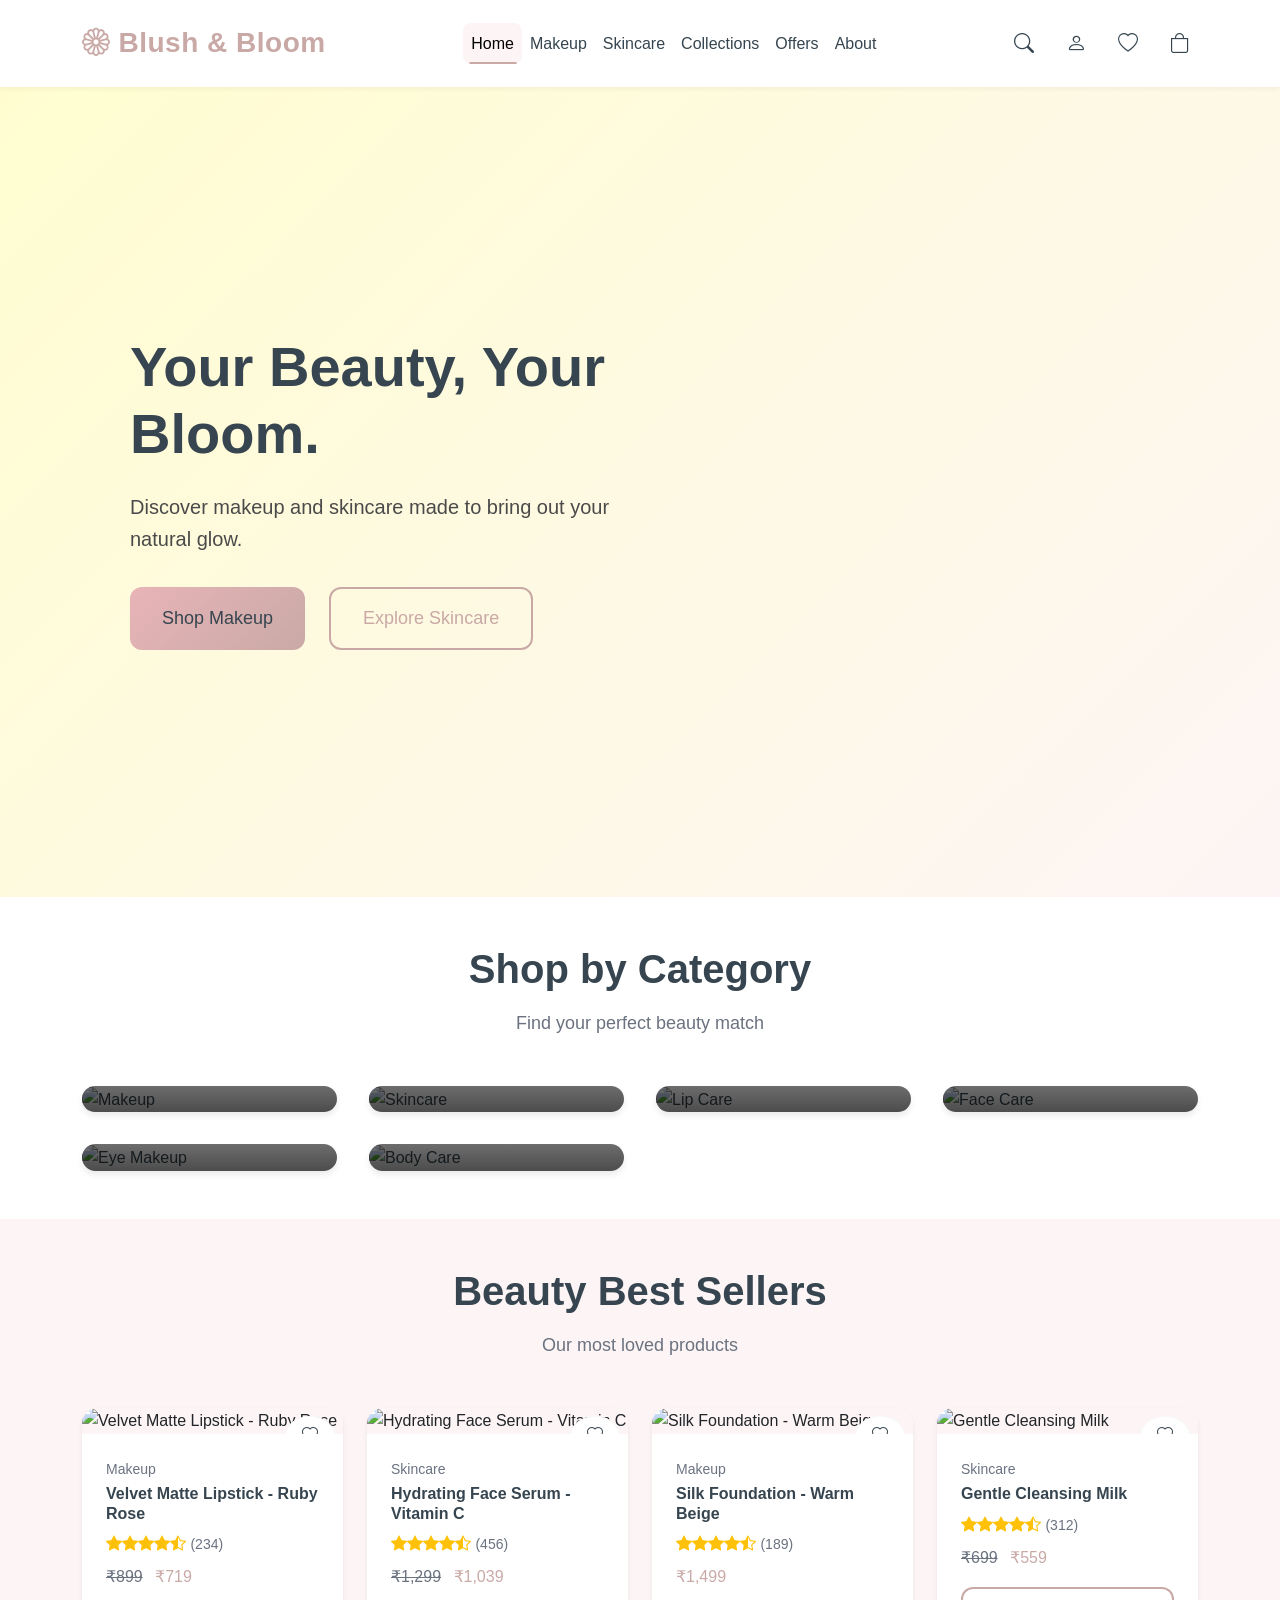
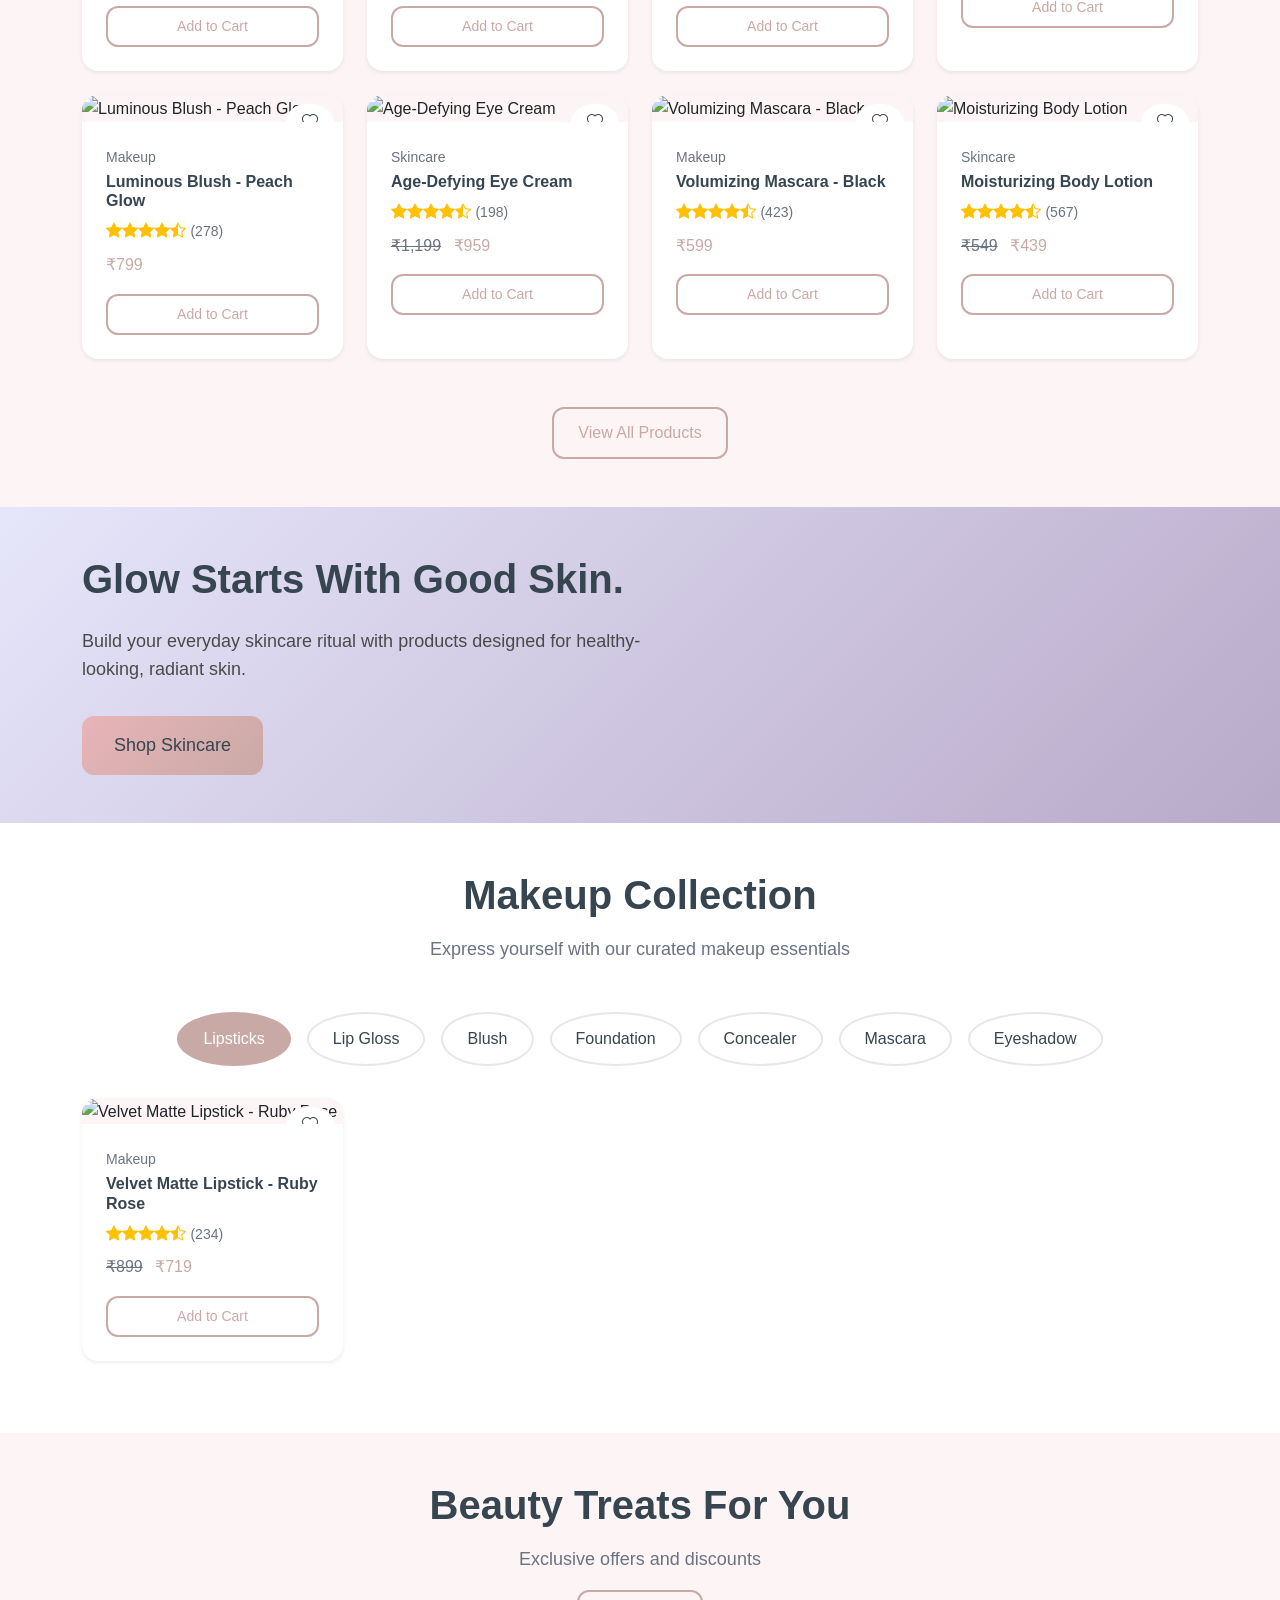
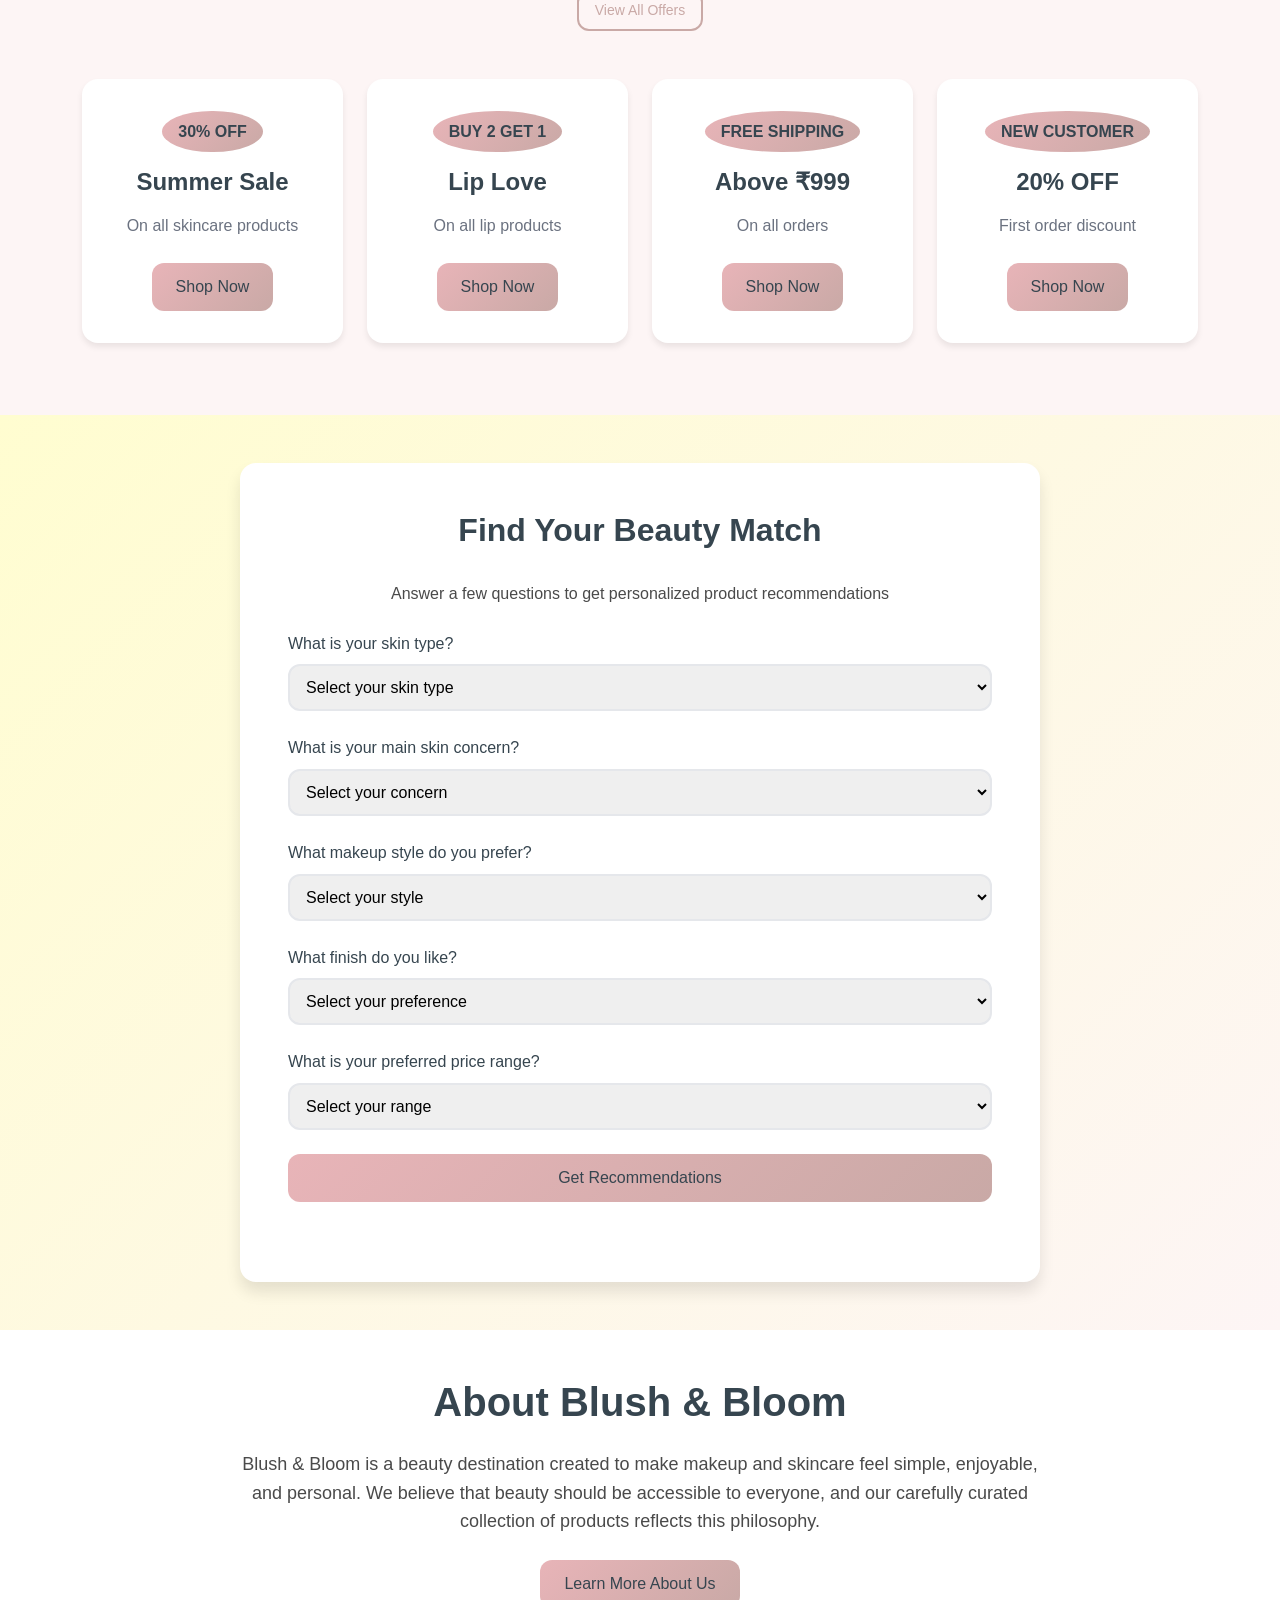
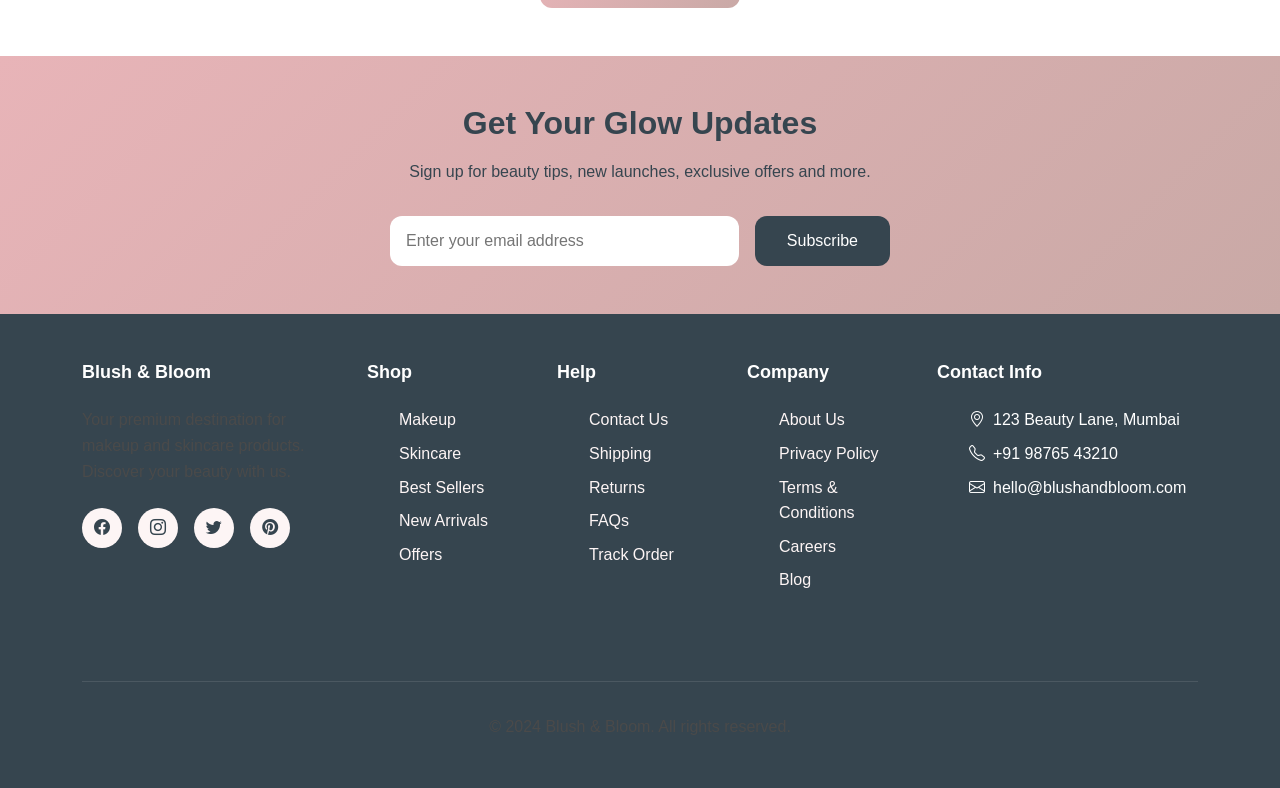
==== index.html @ 2110c615 "initial commit" ====
<!DOCTYPE html>
<html lang="en" data-bs-theme="light">
<head>
    <meta charset="UTF-8">
    <meta name="viewport" content="width=device-width, initial-scale=1.0">
    <meta name="description" content="Blush & Bloom - Premium Makeup & Skincare E-commerce">
    <title>Blush & Bloom - Premium Beauty & Skincare</title>
    
    <!-- Bootstrap CSS v5.3.8 -->
    <link href="https://cdn.jsdelivr.net/npm/bootstrap@5.3.8/dist/css/bootstrap.min.css" rel="stylesheet"
        integrity="sha384-sRIl4kxILFvY47J16cr9ZwB07vP4J8+LH7qKQnuqkuIAvNWLzeN8tE5YBujZqJLB" crossorigin="anonymous">
    
    <!-- React Icons -->
    <link href="https://cdn.jsdelivr.net/npm/bootstrap-icons@1.11.3/font/bootstrap-icons.css" rel="stylesheet">
    
    <!-- Custom CSS -->
    <link rel="stylesheet" href="css/style.css">
</head>

<body>
    <!-- Navbar -->
    <nav class="navbar navbar-expand-lg">
        <div class="container">
            <a class="navbar-brand" href="index.html">
                <i class="bi bi-flower1 me-2"></i>Blush & Bloom
            </a>
            
            <button class="navbar-toggler" type="button" data-bs-toggle="collapse" data-bs-target="#navbarNav">
                <span class="navbar-toggler-icon"></span>
            </button>
            
            <div class="collapse navbar-collapse" id="navbarNav">
                <ul class="navbar-nav mx-auto">
                    <li class="nav-item">
                        <a class="nav-link active" href="index.html">Home</a>
                    </li>
                    <li class="nav-item">
                        <a class="nav-link" href="products.html">Makeup</a>
                    </li>
                    <li class="nav-item">
                        <a class="nav-link" href="products.html?category=Skincare">Skincare</a>
                    </li>
                    <li class="nav-item">
                        <a class="nav-link" href="#collections">Collections</a>
                    </li>
                    <li class="nav-item">
                        <a class="nav-link" href="offers.html">Offers</a>
                    </li>
                    <li class="nav-item">
                        <a class="nav-link" href="about.html">About</a>
                    </li>
                </ul>
                
                <div class="navbar-icons">
                    <a href="#" class="navbar-icon" data-bs-toggle="modal" data-bs-target="#searchModal">
                        <i class="bi bi-search"></i>
                    </a>
                    <a href="#" class="navbar-icon">
                        <i class="bi bi-person"></i>
                    </a>
                    <a href="wishlist.html" class="navbar-icon">
                        <i class="bi bi-heart"></i>
                        <span class="wishlist-count" style="display: none;">0</span>
                    </a>
                    <a href="cart.html" class="navbar-icon">
                        <i class="bi bi-bag"></i>
                        <span class="cart-count" style="display: none;">0</span>
                    </a>
                </div>
            </div>
        </div>
    </nav>

    <!-- Hero Section -->
    <section class="hero">
        <div class="container">
            <div class="hero-content">
                <h1 class="hero-title">Your Beauty, Your Bloom.</h1>
                <p class="hero-subtitle">Discover makeup and skincare made to bring out your natural glow.</p>
                <div class="hero-buttons">
                    <a href="products.html?category=Makeup" class="btn btn-primary btn-lg">Shop Makeup</a>
                    <a href="products.html?category=Skincare" class="btn btn-outline-primary btn-lg">Explore Skincare</a>
                </div>
            </div>
        </div>
    </section>

    <!-- Category Section -->
    <section class="category-section animate-on-scroll">
        <div class="container">
            <div class="section-title">
                <h2>Shop by Category</h2>
                <p>Find your perfect beauty match</p>
            </div>
            
            <div class="category-grid">
                <div class="category-card" onclick="window.location.href='products.html?category=Makeup'">
                    <img src="https://images.unsplash.com/photo-1512496015851-a90fb38ba796?w=400&h=300&fit=crop" alt="Makeup">
                    <div class="category-overlay">
                        <h3>Makeup</h3>
                        <button class="btn">Explore</button>
                    </div>
                </div>
                
                <div class="category-card" onclick="window.location.href='products.html?category=Skincare'">
                    <img src="https://images.unsplash.com/photo-1570172619644-dfd03ed5d881?w=400&h=300&fit=crop" alt="Skincare">
                    <div class="category-overlay">
                        <h3>Skincare</h3>
                        <button class="btn">Explore</button>
                    </div>
                </div>
                
                <div class="category-card" onclick="window.location.href='products.html?subcategory=Lip Care'">
                    <img src="https://images.unsplash.com/photo-1586495777744-4413f21062fa?w=400&h=300&fit=crop" alt="Lip Care">
                    <div class="category-overlay">
                        <h3>Lip Care</h3>
                        <button class="btn">Explore</button>
                    </div>
                </div>
                
                <div class="category-card" onclick="window.location.href='products.html?subcategory=Face Care'">
                    <img src="https://images.unsplash.com/photo-1556228720-195a672e8a03?w=400&h=300&fit=crop" alt="Face Care">
                    <div class="category-overlay">
                        <h3>Face Care</h3>
                        <button class="btn">Explore</button>
                    </div>
                </div>
                
                <div class="category-card" onclick="window.location.href='products.html?subcategory=Eye Makeup'">
                    <img src="https://images.unsplash.com/photo-1631214524020-7e18db9a8f92?w=400&h=300&fit=crop" alt="Eye Makeup">
                    <div class="category-overlay">
                        <h3>Eye Makeup</h3>
                        <button class="btn">Explore</button>
                    </div>
                </div>
                
                <div class="category-card" onclick="window.location.href='products.html?subcategory=Body Care'">
                    <img src="https://images.unsplash.com/photo-1608248597279-f99d160bfcbc?w=400&h=300&fit=crop" alt="Body Care">
                    <div class="category-overlay">
                        <h3>Body Care</h3>
                        <button class="btn">Explore</button>
                    </div>
                </div>
            </div>
        </div>
    </section>

    <!-- Best Sellers Section -->
    <section class="best-sellers animate-on-scroll">
        <div class="container">
            <div class="section-title">
                <h2>Beauty Best Sellers</h2>
                <p>Our most loved products</p>
            </div>
            
            <div class="row" id="best-sellers-grid">
                <!-- Products will be loaded dynamically -->
            </div>
            
            <div class="text-center mt-4">
                <a href="products.html" class="btn btn-outline-primary">View All Products</a>
            </div>
        </div>
    </section>

    <!-- Skincare Banner -->
    <section class="skincare-banner animate-on-scroll">
        <div class="container">
            <div class="skincare-content">
                <h2>Glow Starts With Good Skin.</h2>
                <p>Build your everyday skincare ritual with products designed for healthy-looking, radiant skin.</p>
                <a href="products.html?category=Skincare" class="btn btn-primary btn-lg">Shop Skincare</a>
            </div>
        </div>
    </section>

    <!-- Makeup Collection -->
    <section class="makeup-collection animate-on-scroll" id="collections">
        <div class="container">
            <div class="section-title">
                <h2>Makeup Collection</h2>
                <p>Express yourself with our curated makeup essentials</p>
            </div>
            
            <div class="collection-tabs">
                <button class="collection-tab active" data-category="Lipsticks">Lipsticks</button>
                <button class="collection-tab" data-category="Lip Gloss">Lip Gloss</button>
                <button class="collection-tab" data-category="Blush">Blush</button>
                <button class="collection-tab" data-category="Foundation">Foundation</button>
                <button class="collection-tab" data-category="Concealer">Concealer</button>
                <button class="collection-tab" data-category="Mascara">Mascara</button>
                <button class="collection-tab" data-category="Eyeshadow">Eyeshadow</button>
            </div>
            
            <div class="row" id="makeup-collection-grid">
                <!-- Products will be loaded dynamically -->
            </div>
        </div>
    </section>

    <!-- Offers Section -->
    <section class="offers-section animate-on-scroll" id="offers">
        <div class="container">
            <div class="section-title">
                <h2>Beauty Treats For You</h2>
                <p>Exclusive offers and discounts</p>
                <a href="offers.html" class="btn btn-outline-primary btn-sm">View All Offers</a>
            </div>
            
            <div class="row">
                <div class="col-lg-3 col-md-6 mb-4">
                    <div class="offer-card">
                        <span class="offer-badge">30% OFF</span>
                        <h3>Summer Sale</h3>
                        <p>On all skincare products</p>
                        <a href="products.html?category=Skincare" class="btn btn-primary">Shop Now</a>
                    </div>
                </div>
                
                <div class="col-lg-3 col-md-6 mb-4">
                    <div class="offer-card">
                        <span class="offer-badge">BUY 2 GET 1</span>
                        <h3>Lip Love</h3>
                        <p>On all lip products</p>
                        <a href="products.html?subcategory=Lipsticks" class="btn btn-primary">Shop Now</a>
                    </div>
                </div>
                
                <div class="col-lg-3 col-md-6 mb-4">
                    <div class="offer-card">
                        <span class="offer-badge">FREE SHIPPING</span>
                        <h3>Above ₹999</h3>
                        <p>On all orders</p>
                        <a href="products.html" class="btn btn-primary">Shop Now</a>
                    </div>
                </div>
                
                <div class="col-lg-3 col-md-6 mb-4">
                    <div class="offer-card">
                        <span class="offer-badge">NEW CUSTOMER</span>
                        <h3>20% OFF</h3>
                        <p>First order discount</p>
                        <a href="products.html" class="btn btn-primary">Shop Now</a>
                    </div>
                </div>
            </div>
        </div>
    </section>

    <!-- Beauty Quiz -->
    <section class="beauty-quiz animate-on-scroll">
        <div class="container">
            <div class="quiz-container">
                <h2>Find Your Beauty Match</h2>
                <p class="text-center mb-4">Answer a few questions to get personalized product recommendations</p>
                
                <form id="beauty-quiz-form" class="quiz-form">
                    <div class="form-group">
                        <label for="skin-type">What is your skin type?</label>
                        <select id="skin-type" required>
                            <option value="">Select your skin type</option>
                            <option value="oily">Oily</option>
                            <option value="dry">Dry</option>
                            <option value="combination">Combination</option>
                            <option value="normal">Normal</option>
                            <option value="sensitive">Sensitive</option>
                        </select>
                    </div>
                    
                    <div class="form-group">
                        <label for="skin-concern">What is your main skin concern?</label>
                        <select id="skin-concern" required>
                            <option value="">Select your concern</option>
                            <option value="acne">Acne</option>
                            <option value="aging">Anti-aging</option>
                            <option value="dryness">Dryness</option>
                            <option value="dullness">Dullness</option>
                            <option value="sensitivity">Sensitivity</option>
                        </select>
                    </div>
                    
                    <div class="form-group">
                        <label for="makeup-style">What makeup style do you prefer?</label>
                        <select id="makeup-style" required>
                            <option value="">Select your style</option>
                            <option value="natural">Natural</option>
                            <option value="glam">Glamorous</option>
                            <option value="dramatic">Dramatic</option>
                            <option value="minimal">Minimal</option>
                        </select>
                    </div>
                    
                    <div class="form-group">
                        <label for="finish">What finish do you like?</label>
                        <select id="finish" required>
                            <option value="">Select your preference</option>
                            <option value="matte">Matte</option>
                            <option value="dewy">Dewy</option>
                            <option value="natural">Natural</option>
                            <option value="glowing">Glowing</option>
                        </select>
                    </div>
                    
                    <div class="form-group">
                        <label for="price-range">What is your preferred price range?</label>
                        <select id="price-range" required>
                            <option value="">Select your range</option>
                            <option value="budget">Budget (Under ₹500)</option>
                            <option value="mid">Mid-range (₹500-₹1000)</option>
                            <option value="premium">Premium (Above ₹1000)</option>
                        </select>
                    </div>
                    
                    <button type="submit" class="btn btn-primary w-100">Get Recommendations</button>
                </form>
                
                <div id="quiz-results"></div>
            </div>
        </div>
    </section>

    <!-- About Section -->
    <section class="about-section animate-on-scroll" id="about">
        <div class="container">
            <div class="about-content">
                <h2>About Blush & Bloom</h2>
                <p>Blush & Bloom is a beauty destination created to make makeup and skincare feel simple, enjoyable, and personal. We believe that beauty should be accessible to everyone, and our carefully curated collection of products reflects this philosophy.</p>
                <a href="about.html" class="btn btn-primary">Learn More About Us</a>
            </div>
        </div>
    </section>

    <!-- Newsletter -->
    <section class="newsletter animate-on-scroll">
        <div class="container">
            <h2>Get Your Glow Updates</h2>
            <p>Sign up for beauty tips, new launches, exclusive offers and more.</p>
            <form id="newsletter-form" class="newsletter-form">
                <input type="email" id="newsletter-email" placeholder="Enter your email address" required>
                <button type="submit">Subscribe</button>
            </form>
        </div>
    </section>

    <!-- Footer -->
    <footer class="footer">
        <div class="container">
            <div class="row">
                <div class="col-lg-3 col-md-6 mb-4">
                    <h4>Blush & Bloom</h4>
                    <p>Your premium destination for makeup and skincare products. Discover your beauty with us.</p>
                    <div class="social-icons">
                        <a href="#"><i class="bi bi-facebook"></i></a>
                        <a href="#"><i class="bi bi-instagram"></i></a>
                        <a href="#"><i class="bi bi-twitter"></i></a>
                        <a href="#"><i class="bi bi-pinterest"></i></a>
                    </div>
                </div>
                
                <div class="col-lg-2 col-md-6 mb-4">
                    <h4>Shop</h4>
                    <ul>
                        <li><a href="products.html?category=Makeup">Makeup</a></li>
                        <li><a href="products.html?category=Skincare">Skincare</a></li>
                        <li><a href="products.html">Best Sellers</a></li>
                        <li><a href="products.html">New Arrivals</a></li>
                        <li><a href="offers.html">Offers</a></li>
                    </ul>
                </div>
                
                <div class="col-lg-2 col-md-6 mb-4">
                    <h4>Help</h4>
                    <ul>
                        <li><a href="#">Contact Us</a></li>
                        <li><a href="#">Shipping</a></li>
                        <li><a href="#">Returns</a></li>
                        <li><a href="#">FAQs</a></li>
                        <li><a href="#">Track Order</a></li>
                    </ul>
                </div>
                
                <div class="col-lg-2 col-md-6 mb-4">
                    <h4>Company</h4>
                    <ul>
                        <li><a href="about.html">About Us</a></li>
                        <li><a href="#">Privacy Policy</a></li>
                        <li><a href="#">Terms & Conditions</a></li>
                        <li><a href="#">Careers</a></li>
                        <li><a href="#">Blog</a></li>
                    </ul>
                </div>
                
                <div class="col-lg-3 col-md-6 mb-4">
                    <h4>Contact Info</h4>
                    <ul>
                        <li><i class="bi bi-geo-alt me-2"></i>123 Beauty Lane, Mumbai</li>
                        <li><i class="bi bi-telephone me-2"></i>+91 98765 43210</li>
                        <li><i class="bi bi-envelope me-2"></i>hello@blushandbloom.com</li>
                    </ul>
                </div>
            </div>
            
            <div class="footer-bottom">
                <p>&copy; 2024 Blush & Bloom. All rights reserved.</p>
            </div>
        </div>
    </footer>

    <!-- Search Modal -->
    <div class="modal fade" id="searchModal" tabindex="-1">
        <div class="modal-dialog modal-dialog-centered">
            <div class="modal-content">
                <div class="modal-header">
                    <h5 class="modal-title">Search Products</h5>
                    <button type="button" class="btn-close" data-bs-dismiss="modal"></button>
                </div>
                <div class="modal-body">
                    <div class="input-group">
                        <input type="text" class="form-control" placeholder="Search for products..." id="modal-search-input">
                        <button class="btn btn-primary" type="button" onclick="performSearch()">Search</button>
                    </div>
                </div>
            </div>
        </div>
    </div>

    <!-- Bootstrap JavaScript Bundle -->
    <script src="https://cdn.jsdelivr.net/npm/bootstrap@5.3.8/dist/js/bootstrap.bundle.min.js"
        integrity="sha384-FKyoEForCGlyvwx9Hj09JcYn3nv7wiPVlz7YYwJrWVcXK/BmnVDxM+D2scQbITxI"
        crossorigin="anonymous"></script>
    
    <!-- Product Data -->
    <script src="js/products.js"></script>
    
    <!-- Main JavaScript -->
    <script src="js/main.js"></script>
    
    <!-- Page-specific JavaScript -->
    <script>
        // Load best sellers on page load
        document.addEventListener('DOMContentLoaded', function() {
            loadBestSellers();
            loadMakeupCollection('Lipsticks');
            initCollectionTabs();
        });

        function loadBestSellers() {
            const bestSellers = products.slice(0, 8);
            const grid = document.getElementById('best-sellers-grid');
            
            let html = '';
            bestSellers.forEach(product => {
                const isInWishlist = wishlist.includes(product.id);
                const priceHTML = product.discountPrice 
                    ? `<span class="text-decoration-line-through text-muted">₹${product.price.toLocaleString()}</span>
                       <span class="ms-2 text-primary">₹${product.discountPrice.toLocaleString()}</span>`
                    : `<span class="text-primary">₹${product.price.toLocaleString()}</span>`;

                html += `
                    <div class="col-lg-3 col-md-4 col-sm-6 mb-4">
                        <div class="product-card card h-100 border-0 shadow-sm">
                            <div class="product-image-container position-relative">
                                <img src="${product.image}" alt="${product.name}" class="card-img-top product-image">
                                <button class="wishlist-btn position-absolute top-0 end-0 m-2 btn btn-light rounded-circle" 
                                        onclick="toggleWishlist(${product.id})">
                                    <i class="bi bi-heart${isInWishlist ? '-fill text-danger' : ''}"></i>
                                </button>
                                <div class="product-overlay position-absolute top-0 start-0 w-100 h-100 d-flex align-items-center justify-content-center opacity-0">
                                    <button class="btn btn-primary me-2" onclick="viewProduct(${product.id})">Quick View</button>
                                    <button class="btn btn-primary" onclick="addToCart(${product.id})">Add to Cart</button>
                                </div>
                            </div>
                            <div class="card-body">
                                <p class="text-muted small mb-1">${product.category}</p>
                                <h6 class="card-title mb-2">${product.name}</h6>
                                <div class="mb-2">
                                    ${renderStars(product.rating)}
                                    <span class="text-muted small">(${product.reviews})</span>
                                </div>
                                <div class="mb-3">${priceHTML}</div>
                                <button class="btn btn-outline-primary w-100 btn-sm" onclick="addToCart(${product.id})">
                                    Add to Cart
                                </button>
                            </div>
                        </div>
                    </div>
                `;
            });
            
            grid.innerHTML = html;
        }

        function loadMakeupCollection(category) {
            const makeupProducts = products.filter(p => p.subcategory === category);
            const grid = document.getElementById('makeup-collection-grid');
            
            if (makeupProducts.length === 0) {
                grid.innerHTML = '<div class="col-12 text-center py-4"><p class="text-muted">No products found in this category.</p></div>';
                return;
            }
            
            let html = '';
            makeupProducts.forEach(product => {
                const isInWishlist = wishlist.includes(product.id);
                const priceHTML = product.discountPrice 
                    ? `<span class="text-decoration-line-through text-muted">₹${product.price.toLocaleString()}</span>
                       <span class="ms-2 text-primary">₹${product.discountPrice.toLocaleString()}</span>`
                    : `<span class="text-primary">₹${product.price.toLocaleString()}</span>`;

                html += `
                    <div class="col-lg-3 col-md-4 col-sm-6 mb-4">
                        <div class="product-card card h-100 border-0 shadow-sm">
                            <div class="product-image-container position-relative">
                                <img src="${product.image}" alt="${product.name}" class="card-img-top product-image">
                                <button class="wishlist-btn position-absolute top-0 end-0 m-2 btn btn-light rounded-circle" 
                                        onclick="toggleWishlist(${product.id})">
                                    <i class="bi bi-heart${isInWishlist ? '-fill text-danger' : ''}"></i>
                                </button>
                                <div class="product-overlay position-absolute top-0 start-0 w-100 h-100 d-flex align-items-center justify-content-center opacity-0">
                                    <button class="btn btn-primary me-2" onclick="viewProduct(${product.id})">Quick View</button>
                                    <button class="btn btn-primary" onclick="addToCart(${product.id})">Add to Cart</button>
                                </div>
                            </div>
                            <div class="card-body">
                                <p class="text-muted small mb-1">${product.category}</p>
                                <h6 class="card-title mb-2">${product.name}</h6>
                                <div class="mb-2">
                                    ${renderStars(product.rating)}
                                    <span class="text-muted small">(${product.reviews})</span>
                                </div>
                                <div class="mb-3">${priceHTML}</div>
                                <button class="btn btn-outline-primary w-100 btn-sm" onclick="addToCart(${product.id})">
                                    Add to Cart
                                </button>
                            </div>
                        </div>
                    </div>
                `;
            });
            
            grid.innerHTML = html;
        }

        function initCollectionTabs() {
            const tabs = document.querySelectorAll('.collection-tab');
            tabs.forEach(tab => {
                tab.addEventListener('click', function() {
                    tabs.forEach(t => t.classList.remove('active'));
                    this.classList.add('active');
                    loadMakeupCollection(this.dataset.category);
                });
            });
        }

        function performSearch() {
            const searchTerm = document.getElementById('modal-search-input').value;
            if (searchTerm.trim()) {
                window.location.href = `products.html?search=${encodeURIComponent(searchTerm)}`;
            }
        }

        // Allow search on Enter key
        document.getElementById('modal-search-input')?.addEventListener('keypress', function(e) {
            if (e.key === 'Enter') {
                performSearch();
            }
        });
    </script>
</body>
</html>
---- css/style.css ----
/* ============================================
   BLUSH & BLOOM - Premium Beauty E-commerce
   Custom CSS Styles
   ============================================ */

/* ============================================
   CSS VARIABLES - Feminine Color Palette
   ============================================ */
:root {
    /* Primary Colors */
    --blush-pink: #E8B4B8;
    --dusty-rose: #C9A9A6;
    --soft-lavender: #E6E6FA;
    --cream: #FFFDD0;
    --off-white: #FDF5F5;
    --white: #FFFFFF;
    
    /* Dark Colors */
    --charcoal: #36454F;
    --dark-gray: #4A4A4A;
    --medium-gray: #6B7280;
    --light-gray: #E5E7EB;
    
    /* Accent Colors */
    --accent-pink: #D4A5A5;
    --accent-rose: #C9A9A6;
    --accent-lavender: #B8A9C9;
    
    /* Gradients */
    --gradient-blush: linear-gradient(135deg, #E8B4B8 0%, #C9A9A6 100%);
    --gradient-lavender: linear-gradient(135deg, #E6E6FA 0%, #B8A9C9 100%);
    --gradient-cream: linear-gradient(135deg, #FFFDD0 0%, #FDF5F5 100%);
    
    /* Shadows */
    --shadow-sm: 0 2px 4px rgba(0, 0, 0, 0.05);
    --shadow-md: 0 4px 6px rgba(0, 0, 0, 0.08);
    --shadow-lg: 0 10px 15px rgba(0, 0, 0, 0.1);
    --shadow-xl: 0 20px 25px rgba(0, 0, 0, 0.15);
    
    /* Border Radius */
    --radius-sm: 8px;
    --radius-md: 12px;
    --radius-lg: 16px;
    --radius-xl: 24px;
    --radius-full: 50%;
    
    /* Spacing */
    --spacing-xs: 0.5rem;
    --spacing-sm: 1rem;
    --spacing-md: 1.5rem;
    --spacing-lg: 2rem;
    --spacing-xl: 3rem;
    
    /* Transitions */
    --transition-fast: 0.2s ease;
    --transition-normal: 0.3s ease;
    --transition-slow: 0.5s ease;
}

/* ============================================
   GLOBAL STYLES
   ============================================ */
* {
    margin: 0;
    padding: 0;
    box-sizing: border-box;
}

body {
    font-family: 'Segoe UI', Tahoma, Geneva, Verdana, sans-serif;
    color: var(--charcoal);
    background-color: var(--off-white);
    line-height: 1.6;
    overflow-x: hidden;
}

a {
    text-decoration: none;
    color: inherit;
    transition: var(--transition-normal);
}

a:hover {
    color: var(--dusty-rose);
}

button {
    font-family: inherit;
    cursor: pointer;
    border: none;
    outline: none;
}

img {
    max-width: 100%;
    height: auto;
}

/* ============================================
   TYPOGRAPHY
   ============================================ */
h1, h2, h3, h4, h5, h6 {
    font-weight: 600;
    color: var(--charcoal);
    margin-bottom: var(--spacing-sm);
}

h1 {
    font-size: 2.5rem;
    font-weight: 700;
}

h2 {
    font-size: 2rem;
}

h3 {
    font-size: 1.75rem;
}

h4 {
    font-size: 1.5rem;
}

h5 {
    font-size: 1.25rem;
}

h6 {
    font-size: 1rem;
}

p {
    margin-bottom: var(--spacing-sm);
    color: var(--dark-gray);
}

.text-primary {
    color: var(--dusty-rose) !important;
}

.text-muted {
    color: var(--medium-gray) !important;
}

/* ============================================
   BUTTONS
   ============================================ */
.btn {
    padding: 0.75rem 1.5rem;
    border-radius: var(--radius-md);
    font-weight: 500;
    transition: var(--transition-normal);
    display: inline-flex;
    align-items: center;
    justify-content: center;
    gap: 0.5rem;
}

.btn-primary {
    background: var(--gradient-blush);
    color: var(--charcoal);
    border: none;
}

.btn-primary:hover {
    background: var(--dusty-rose);
    color: var(--white);
    transform: translateY(-2px);
    box-shadow: var(--shadow-md);
}

.btn-outline-primary {
    background: transparent;
    border: 2px solid var(--dusty-rose);
    color: var(--dusty-rose);
}

.btn-outline-primary:hover {
    background: var(--dusty-rose);
    color: var(--white);
}

.btn-light {
    background: var(--white);
    color: var(--charcoal);
}

.btn-light:hover {
    background: var(--off-white);
}

.btn-sm {
    padding: 0.5rem 1rem;
    font-size: 0.875rem;
}

.btn-lg {
    padding: 1rem 2rem;
    font-size: 1.125rem;
}

/* ============================================
   NAVBAR
   ============================================ */
.navbar {
    background: var(--white);
    box-shadow: var(--shadow-sm);
    padding: 1rem 0;
    transition: var(--transition-normal);
    position: sticky;
    top: 0;
    z-index: 1000;
}

.navbar-scrolled {
    box-shadow: var(--shadow-md);
    padding: 0.75rem 0;
}

.navbar-brand {
    font-size: 1.75rem;
    font-weight: 700;
    color: var(--dusty-rose);
    letter-spacing: 0.5px;
}

.navbar-brand:hover {
    color: var(--blush-pink);
}

.nav-link {
    color: var(--charcoal);
    font-weight: 500;
    padding: 0.5rem 1rem;
    border-radius: var(--radius-sm);
    transition: var(--transition-normal);
    position: relative;
}

.nav-link:hover,
.nav-link.active {
    color: var(--dusty-rose);
    background: var(--off-white);
}

.nav-link::after {
    content: '';
    position: absolute;
    bottom: 0;
    left: 50%;
    width: 0;
    height: 2px;
    background: var(--dusty-rose);
    transition: var(--transition-normal);
    transform: translateX(-50%);
}

.nav-link:hover::after,
.nav-link.active::after {
    width: 80%;
}

.navbar-icons {
    display: flex;
    align-items: center;
    gap: 1rem;
}

.navbar-icon {
    position: relative;
    color: var(--charcoal);
    font-size: 1.25rem;
    padding: 0.5rem;
    border-radius: var(--radius-sm);
    transition: var(--transition-normal);
}

.navbar-icon:hover {
    color: var(--dusty-rose);
    background: var(--off-white);
}

.cart-count,
.wishlist-count {
    position: absolute;
    top: 0;
    right: 0;
    background: var(--dusty-rose);
    color: var(--white);
    font-size: 0.75rem;
    width: 18px;
    height: 18px;
    border-radius: var(--radius-full);
    display: flex;
    align-items: center;
    justify-content: center;
    font-weight: 600;
}

/* ============================================
   HERO SECTION
   ============================================ */
.hero {
    position: relative;
    height: 90vh;
    min-height: 600px;
    background: var(--gradient-cream);
    display: flex;
    align-items: center;
    overflow: hidden;
}

.hero::before {
    content: '';
    position: absolute;
    top: 0;
    left: 0;
    right: 0;
    bottom: 0;
    background: url('https://images.unsplash.com/photo-1596462502278-27bfdc403348?w=1920&q=80') center/cover;
    opacity: 0.15;
}

.hero-content {
    position: relative;
    z-index: 1;
    max-width: 600px;
    padding: var(--spacing-xl);
}

.hero-title {
    font-size: 3.5rem;
    font-weight: 700;
    color: var(--charcoal);
    margin-bottom: var(--spacing-md);
    opacity: 0;
    animation: fadeInUp 1s ease forwards;
}

.hero-subtitle {
    font-size: 1.25rem;
    color: var(--dark-gray);
    margin-bottom: var(--spacing-lg);
    opacity: 0;
    animation: fadeInUp 1s ease 0.2s forwards;
}

.hero-buttons {
    display: flex;
    gap: var(--spacing-md);
    opacity: 0;
    animation: fadeInUp 1s ease 0.4s forwards;
}

@keyframes fadeInUp {
    from {
        opacity: 0;
        transform: translateY(30px);
    }
    to {
        opacity: 1;
        transform: translateY(0);
    }
}

/* ============================================
   CATEGORY SECTION
   ============================================ */
.category-section {
    padding: var(--spacing-xl) 0;
    background: var(--white);
}

.section-title {
    text-align: center;
    margin-bottom: var(--spacing-xl);
}

.section-title h2 {
    font-size: 2.5rem;
    color: var(--charcoal);
    margin-bottom: var(--spacing-sm);
}

.section-title p {
    color: var(--medium-gray);
    font-size: 1.125rem;
}

.category-grid {
    display: grid;
    grid-template-columns: repeat(auto-fit, minmax(250px, 1fr));
    gap: var(--spacing-lg);
}

.category-card {
    position: relative;
    border-radius: var(--radius-lg);
    overflow: hidden;
    box-shadow: var(--shadow-md);
    transition: var(--transition-normal);
    cursor: pointer;
}

.category-card:hover {
    transform: translateY(-8px);
    box-shadow: var(--shadow-xl);
}

.category-card img {
    width: 100%;
    height: 300px;
    object-fit: cover;
    transition: var(--transition-normal);
}

.category-card:hover img {
    transform: scale(1.05);
}

.category-overlay {
    position: absolute;
    bottom: 0;
    left: 0;
    right: 0;
    background: linear-gradient(transparent, rgba(0, 0, 0, 0.7));
    padding: var(--spacing-lg);
    color: var(--white);
}

.category-overlay h3 {
    color: var(--white);
    margin-bottom: var(--spacing-xs);
}

.category-overlay .btn {
    background: var(--white);
    color: var(--charcoal);
    padding: 0.5rem 1rem;
    font-size: 0.875rem;
}

.category-overlay .btn:hover {
    background: var(--dusty-rose);
    color: var(--white);
}

/* ============================================
   PRODUCT CARDS
   ============================================ */
.product-card {
    border-radius: var(--radius-lg);
    overflow: hidden;
    transition: var(--transition-normal);
    background: var(--white);
}

.product-card:hover {
    transform: translateY(-8px);
    box-shadow: var(--shadow-xl);
}

.product-image-container {
    position: relative;
    overflow: hidden;
    background: var(--off-white);
}

.product-image {
    width: 100%;
    height: 280px;
    object-fit: cover;
    transition: var(--transition-normal);
}

.product-card:hover .product-image {
    transform: scale(1.05);
}

.wishlist-btn {
    width: 40px;
    height: 40px;
    border-radius: var(--radius-full);
    display: flex;
    align-items: center;
    justify-content: center;
    transition: var(--transition-normal);
    z-index: 10;
}

.wishlist-btn:hover {
    background: var(--dusty-rose);
    color: var(--white);
}

.product-overlay {
    position: absolute;
    top: 0;
    left: 0;
    right: 0;
    bottom: 0;
    background: rgba(255, 255, 255, 0.9);
    display: flex;
    align-items: center;
    justify-content: center;
    gap: var(--spacing-sm);
    opacity: 0;
    transition: var(--transition-normal);
}

.product-card:hover .product-overlay {
    opacity: 1;
}

.product-card .card-body {
    padding: var(--spacing-md);
}

.product-card .card-title {
    font-size: 1rem;
    font-weight: 600;
    margin-bottom: var(--spacing-xs);
    color: var(--charcoal);
}

.product-card .card-text {
    font-size: 0.875rem;
    color: var(--medium-gray);
    margin-bottom: var(--spacing-xs);
}

/* ============================================
   BEST SELLERS SECTION
   ============================================ */
.best-sellers {
    padding: var(--spacing-xl) 0;
    background: var(--off-white);
}

/* ============================================
   SKINCARE BANNER
   ============================================ */
.skincare-banner {
    padding: var(--spacing-xl) 0;
    background: var(--gradient-lavender);
    position: relative;
    overflow: hidden;
}

.skincare-banner::before {
    content: '';
    position: absolute;
    top: 0;
    left: 0;
    right: 0;
    bottom: 0;
    background: url('https://images.unsplash.com/photo-1570172619644-dfd03ed5d881?w=1920&q=80') center/cover;
    opacity: 0.1;
}

.skincare-content {
    position: relative;
    z-index: 1;
    max-width: 600px;
}

.skincare-content h2 {
    font-size: 2.5rem;
    margin-bottom: var(--spacing-md);
}

.skincare-content p {
    font-size: 1.125rem;
    margin-bottom: var(--spacing-lg);
}

/* ============================================
   MAKEUP COLLECTION
   ============================================ */
.makeup-collection {
    padding: var(--spacing-xl) 0;
    background: var(--white);
}

.collection-tabs {
    display: flex;
    justify-content: center;
    gap: var(--spacing-sm);
    margin-bottom: var(--spacing-lg);
    flex-wrap: wrap;
}

.collection-tab {
    padding: 0.75rem 1.5rem;
    border: 2px solid var(--light-gray);
    border-radius: var(--radius-full);
    background: var(--white);
    color: var(--charcoal);
    font-weight: 500;
    transition: var(--transition-normal);
    cursor: pointer;
}

.collection-tab:hover,
.collection-tab.active {
    border-color: var(--dusty-rose);
    background: var(--dusty-rose);
    color: var(--white);
}

/* ============================================
   OFFERS SECTION
   ============================================ */
.offers-section {
    padding: var(--spacing-xl) 0;
    background: var(--off-white);
}

.offer-card {
    background: var(--white);
    border-radius: var(--radius-lg);
    padding: var(--spacing-lg);
    box-shadow: var(--shadow-md);
    transition: var(--transition-normal);
    text-align: center;
}

.offer-card:hover {
    transform: translateY(-8px);
    box-shadow: var(--shadow-xl);
}

.offer-badge {
    display: inline-block;
    background: var(--gradient-blush);
    color: var(--charcoal);
    padding: 0.5rem 1rem;
    border-radius: var(--radius-full);
    font-weight: 600;
    margin-bottom: var(--spacing-sm);
}

.offer-card h3 {
    font-size: 1.5rem;
    margin-bottom: var(--spacing-sm);
}

.offer-card p {
    color: var(--medium-gray);
    margin-bottom: var(--spacing-md);
}

/* ============================================
   BEAUTY QUIZ
   ============================================ */
.beauty-quiz {
    padding: var(--spacing-xl) 0;
    background: var(--gradient-cream);
}

.quiz-container {
    max-width: 800px;
    margin: 0 auto;
    background: var(--white);
    border-radius: var(--radius-lg);
    padding: var(--spacing-xl);
    box-shadow: var(--shadow-lg);
}

.quiz-container h2 {
    text-align: center;
    margin-bottom: var(--spacing-lg);
}

.quiz-form .form-group {
    margin-bottom: var(--spacing-md);
}

.quiz-form label {
    display: block;
    margin-bottom: var(--spacing-xs);
    font-weight: 500;
    color: var(--charcoal);
}

.quiz-form select,
.quiz-form input {
    width: 100%;
    padding: 0.75rem;
    border: 2px solid var(--light-gray);
    border-radius: var(--radius-md);
    font-size: 1rem;
    transition: var(--transition-normal);
}

.quiz-form select:focus,
.quiz-form input:focus {
    border-color: var(--dusty-rose);
    outline: none;
}

#quiz-results {
    margin-top: var(--spacing-lg);
}

/* ============================================
   ABOUT SECTION
   ============================================ */
.about-section {
    padding: var(--spacing-xl) 0;
    background: var(--white);
}

.about-content {
    max-width: 800px;
    margin: 0 auto;
    text-align: center;
}

.about-content h2 {
    font-size: 2.5rem;
    margin-bottom: var(--spacing-md);
}

.about-content p {
    font-size: 1.125rem;
    color: var(--dark-gray);
    margin-bottom: var(--spacing-md);
}

/* ============================================
   NEWSLETTER
   ============================================ */
.newsletter {
    padding: var(--spacing-xl) 0;
    background: var(--gradient-blush);
    text-align: center;
}

.newsletter h2 {
    color: var(--charcoal);
    margin-bottom: var(--spacing-sm);
}

.newsletter p {
    color: var(--charcoal);
    margin-bottom: var(--spacing-lg);
}

.newsletter-form {
    display: flex;
    gap: var(--spacing-sm);
    max-width: 500px;
    margin: 0 auto;
    flex-wrap: wrap;
}

.newsletter-form input {
    flex: 1;
    padding: 0.75rem 1rem;
    border: none;
    border-radius: var(--radius-md);
    font-size: 1rem;
    min-width: 200px;
}

.newsletter-form button {
    padding: 0.75rem 2rem;
    background: var(--charcoal);
    color: var(--white);
    border: none;
    border-radius: var(--radius-md);
    font-weight: 500;
    transition: var(--transition-normal);
}

.newsletter-form button:hover {
    background: var(--dark-gray);
}

/* ============================================
   FOOTER
   ============================================ */
.footer {
    background: var(--charcoal);
    color: var(--white);
    padding: var(--spacing-xl) 0 var(--spacing-lg);
}

.footer h4 {
    color: var(--white);
    margin-bottom: var(--spacing-md);
    font-size: 1.125rem;
}

.footer ul {
    list-style: none;
}

.footer ul li {
    margin-bottom: var(--spacing-xs);
}

.footer ul li a {
    color: var(--off-white);
    transition: var(--transition-normal);
}

.footer ul li a:hover {
    color: var(--blush-pink);
}

.social-icons {
    display: flex;
    gap: var(--spacing-sm);
    margin-top: var(--spacing-md);
}

.social-icons a {
    width: 40px;
    height: 40px;
    border-radius: var(--radius-full);
    background: var(--off-white);
    color: var(--charcoal);
    display: flex;
    align-items: center;
    justify-content: center;
    transition: var(--transition-normal);
}

.social-icons a:hover {
    background: var(--dusty-rose);
    color: var(--white);
}

.footer-bottom {
    border-top: 1px solid rgba(255, 255, 255, 0.1);
    margin-top: var(--spacing-xl);
    padding-top: var(--spacing-lg);
    text-align: center;
    color: var(--off-white);
}

/* ============================================
   CART PAGE
   ============================================ */
.cart-page {
    padding: var(--spacing-xl) 0;
    background: var(--off-white);
}

.cart-item {
    background: var(--white);
    border-radius: var(--radius-md);
    padding: var(--spacing-md);
    margin-bottom: var(--spacing-sm);
}

.cart-item-image {
    width: 80px;
    height: 80px;
    object-fit: cover;
    border-radius: var(--radius-sm);
}

.cart-item-details h6 {
    margin-bottom: var(--spacing-xs);
}

.quantity-controls {
    display: flex;
    align-items: center;
    gap: var(--spacing-xs);
}

.quantity-controls button {
    width: 30px;
    height: 30px;
    border-radius: var(--radius-sm);
    background: var(--off-white);
    border: 1px solid var(--light-gray);
    display: flex;
    align-items: center;
    justify-content: center;
    transition: var(--transition-normal);
}

.quantity-controls button:hover {
    background: var(--dusty-rose);
    color: var(--white);
    border-color: var(--dusty-rose);
}

.cart-summary {
    background: var(--white);
    border-radius: var(--radius-lg);
    padding: var(--spacing-lg);
    box-shadow: var(--shadow-md);
}

.cart-summary h3 {
    margin-bottom: var(--spacing-md);
}

.summary-row {
    display: flex;
    justify-content: space-between;
    margin-bottom: var(--spacing-sm);
    padding-bottom: var(--spacing-sm);
    border-bottom: 1px solid var(--light-gray);
}

.summary-row.total {
    border-bottom: none;
    font-weight: 700;
    font-size: 1.25rem;
    margin-top: var(--spacing-md);
    padding-top: var(--spacing-md);
}

/* ============================================
   WISHLIST PAGE
   ============================================ */
.wishlist-page {
    padding: var(--spacing-xl) 0;
    background: var(--off-white);
}

.wishlist-item {
    margin-bottom: var(--spacing-md);
}

/* ============================================
   PRODUCT DETAILS PAGE
   ============================================ */
.product-details {
    padding: var(--spacing-xl) 0;
    background: var(--white);
}

.product-details-image {
    width: 100%;
    height: 500px;
    object-fit: cover;
    border-radius: var(--radius-lg);
    margin-bottom: var(--spacing-md);
}

.thumbnail-images {
    display: flex;
    gap: var(--spacing-sm);
    margin-bottom: var(--spacing-lg);
}

.thumbnail {
    width: 80px;
    height: 80px;
    object-fit: cover;
    border-radius: var(--radius-sm);
    cursor: pointer;
    border: 2px solid transparent;
    transition: var(--transition-normal);
}

.thumbnail:hover,
.thumbnail.active {
    border-color: var(--dusty-rose);
}

.product-details-info h2 {
    font-size: 2rem;
    margin-bottom: var(--spacing-sm);
}

.product-details-info .rating {
    display: flex;
    align-items: center;
    gap: var(--spacing-xs);
    margin-bottom: var(--spacing-md);
}

.product-details-info .price {
    font-size: 1.5rem;
    color: var(--dusty-rose);
    font-weight: 700;
    margin-bottom: var(--spacing-md);
}

.product-details-info .original-price {
    text-decoration: line-through;
    color: var(--medium-gray);
    font-size: 1.125rem;
    margin-left: var(--spacing-sm);
}

.shade-selector {
    display: flex;
    gap: var(--spacing-sm);
    margin-bottom: var(--spacing-md);
    flex-wrap: wrap;
}

.shade-option {
    padding: 0.5rem 1rem;
    border: 2px solid var(--light-gray);
    border-radius: var(--radius-md);
    cursor: pointer;
    transition: var(--transition-normal);
}

.shade-option:hover,
.shade-option.active {
    border-color: var(--dusty-rose);
    background: var(--off-white);
}

.quantity-selector {
    display: flex;
    align-items: center;
    gap: var(--spacing-sm);
    margin-bottom: var(--spacing-md);
}

.quantity-selector button {
    width: 40px;
    height: 40px;
    border-radius: var(--radius-sm);
    background: var(--off-white);
    border: 1px solid var(--light-gray);
    display: flex;
    align-items: center;
    justify-content: center;
    transition: var(--transition-normal);
}

.quantity-selector button:hover {
    background: var(--dusty-rose);
    color: var(--white);
    border-color: var(--dusty-rose);
}

.quantity-selector input {
    width: 60px;
    text-align: center;
    padding: 0.5rem;
    border: 1px solid var(--light-gray);
    border-radius: var(--radius-sm);
}

.product-actions {
    display: flex;
    gap: var(--spacing-sm);
    margin-bottom: var(--spacing-lg);
}

.product-tabs {
    margin-top: var(--spacing-xl);
}

.product-tabs .nav-tabs {
    border-bottom: 2px solid var(--light-gray);
}

.product-tabs .nav-link {
    border: none;
    color: var(--charcoal);
    padding: 0.75rem 1.5rem;
    border-radius: var(--radius-sm) var(--radius-sm) 0 0;
}

.product-tabs .nav-link.active {
    background: var(--dusty-rose);
    color: var(--white);
}

.product-tabs .tab-content {
    padding: var(--spacing-lg);
    background: var(--off-white);
    border-radius: 0 0 var(--radius-md) var(--radius-md);
}

/* ============================================
   PRODUCT LISTING PAGE
   ============================================ */
.product-listing {
    padding: var(--spacing-xl) 0;
    background: var(--off-white);
}

.filters-sidebar {
    background: var(--white);
    border-radius: var(--radius-lg);
    padding: var(--spacing-lg);
    box-shadow: var(--shadow-md);
    height: fit-content;
}

.filter-group {
    margin-bottom: var(--spacing-lg);
}

.filter-group h5 {
    margin-bottom: var(--spacing-sm);
    font-weight: 600;
}

.filter-group select,
.filter-group input {
    width: 100%;
    padding: 0.5rem;
    border: 1px solid var(--light-gray);
    border-radius: var(--radius-sm);
}

.filter-group input[type="range"] {
    padding: 0;
}

/* ============================================
   ANIMATIONS
   ============================================ */
.animate-on-scroll {
    opacity: 0;
    transform: translateY(30px);
    transition: opacity 0.6s ease, transform 0.6s ease;
}

.animate-in {
    opacity: 1;
    transform: translateY(0);
}

/* ============================================
   NOTIFICATIONS
   ============================================ */
.notification {
    animation: slideIn 0.3s ease;
}

@keyframes slideIn {
    from {
        transform: translateX(100%);
        opacity: 0;
    }
    to {
        transform: translateX(0);
        opacity: 1;
    }
}

/* ============================================
   RESPONSIVE DESIGN
   ============================================ */
@media (max-width: 992px) {
    h1 {
        font-size: 2.5rem;
    }
    
    h2 {
        font-size: 1.75rem;
    }
    
    .hero-title {
        font-size: 2.5rem;
    }
    
    .category-grid {
        grid-template-columns: repeat(auto-fit, minmax(200px, 1fr));
    }
}

@media (max-width: 768px) {
    h1 {
        font-size: 2rem;
    }
    
    h2 {
        font-size: 1.5rem;
    }
    
    .hero {
        height: auto;
        min-height: 500px;
        padding: var(--spacing-lg) 0;
    }
    
    .hero-title {
        font-size: 2rem;
    }
    
    .hero-subtitle {
        font-size: 1rem;
    }
    
    .hero-buttons {
        flex-direction: column;
    }
    
    .category-grid {
        grid-template-columns: repeat(auto-fit, minmax(150px, 1fr));
    }
    
    .product-overlay {
        flex-direction: column;
    }
    
    .newsletter-form {
        flex-direction: column;
    }
    
    .cart-item {
        flex-direction: column;
        text-align: center;
    }
    
    .product-actions {
        flex-direction: column;
    }
    
    .collection-tabs {
        gap: var(--spacing-xs);
    }
    
    .collection-tab {
        padding: 0.5rem 1rem;
        font-size: 0.875rem;
    }
}

@media (max-width: 576px) {
    h1 {
        font-size: 1.75rem;
    }
    
    h2 {
        font-size: 1.25rem;
    }
    
    .hero-title {
        font-size: 1.75rem;
    }
    
    .category-grid {
        grid-template-columns: 1fr;
    }
    
    .navbar-brand {
        font-size: 1.5rem;
    }
    
    .section-title h2 {
        font-size: 1.75rem;
    }
    
    .product-details-image {
        height: 300px;
    }
}

/* ============================================
   UTILITY CLASSES
   ============================================ */
.bg-blush {
    background: var(--gradient-blush);
}

.bg-lavender {
    background: var(--gradient-lavender);
}

.bg-cream {
    background: var(--gradient-cream);
}

.text-blush {
    color: var(--dusty-rose);
}

.rounded-custom {
    border-radius: var(--radius-lg);
}

.shadow-custom {
    box-shadow: var(--shadow-lg);
}

.gap-custom {
    gap: var(--spacing-md);
}

/* ============================================
   LOADING SPINNER
   ============================================ */
.spinner-custom {
    width: 40px;
    height: 40px;
    border: 4px solid var(--light-gray);
    border-top: 4px solid var(--dusty-rose);
    border-radius: 50%;
    animation: spin 1s linear infinite;
}

@keyframes spin {
    0% { transform: rotate(0deg); }
    100% { transform: rotate(360deg); }
}

/* ============================================
   EMPTY STATES
   ============================================ */
.empty-cart,
.empty-wishlist {
    padding: var(--spacing-xl);
    background: var(--white);
    border-radius: var(--radius-lg);
    box-shadow: var(--shadow-md);
}

.empty-cart i,
.empty-wishlist i {
    font-size: 4rem;
    color: var(--light-gray);
}

/* ============================================
   SCROLLBAR STYLING
   ============================================ */
::-webkit-scrollbar {
    width: 10px;
}

::-webkit-scrollbar-track {
    background: var(--off-white);
}

::-webkit-scrollbar-thumb {
    background: var(--dusty-rose);
    border-radius: var(--radius-sm);
}

::-webkit-scrollbar-thumb:hover {
    background: var(--blush-pink);
}
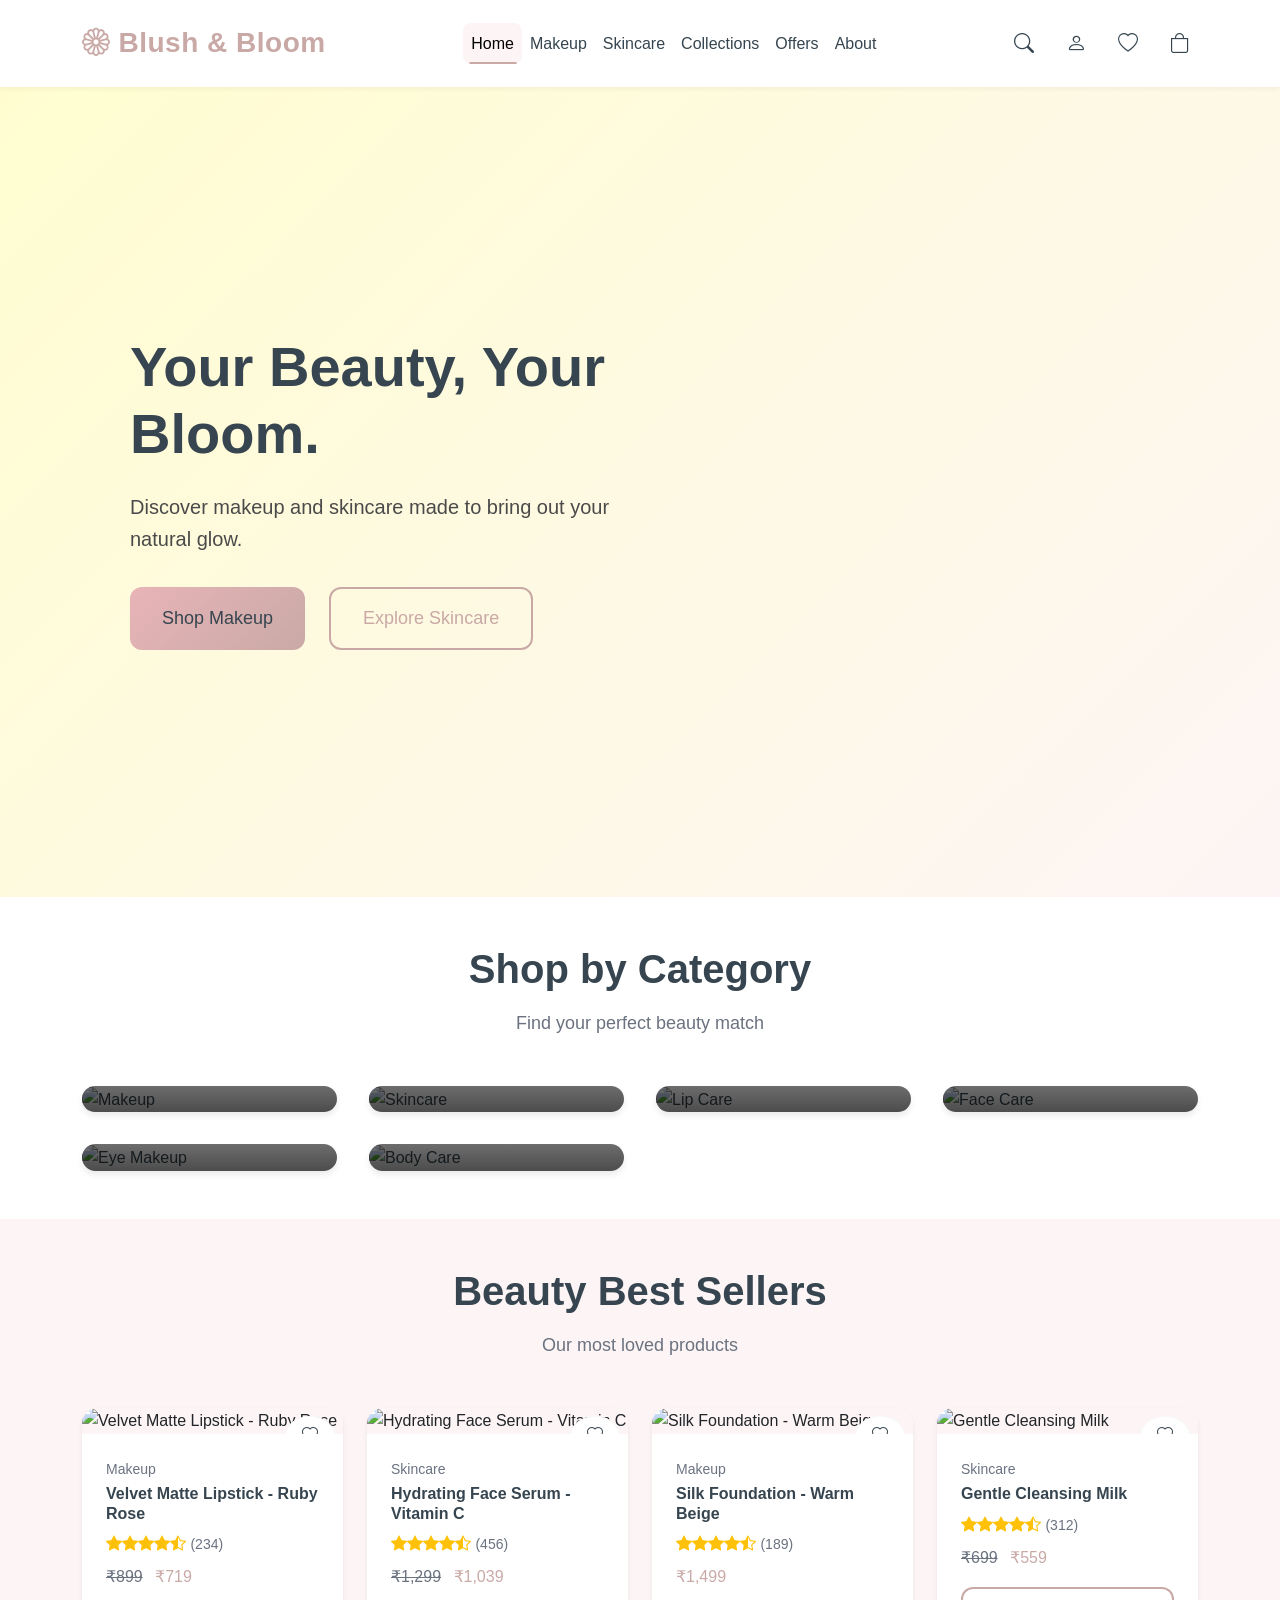
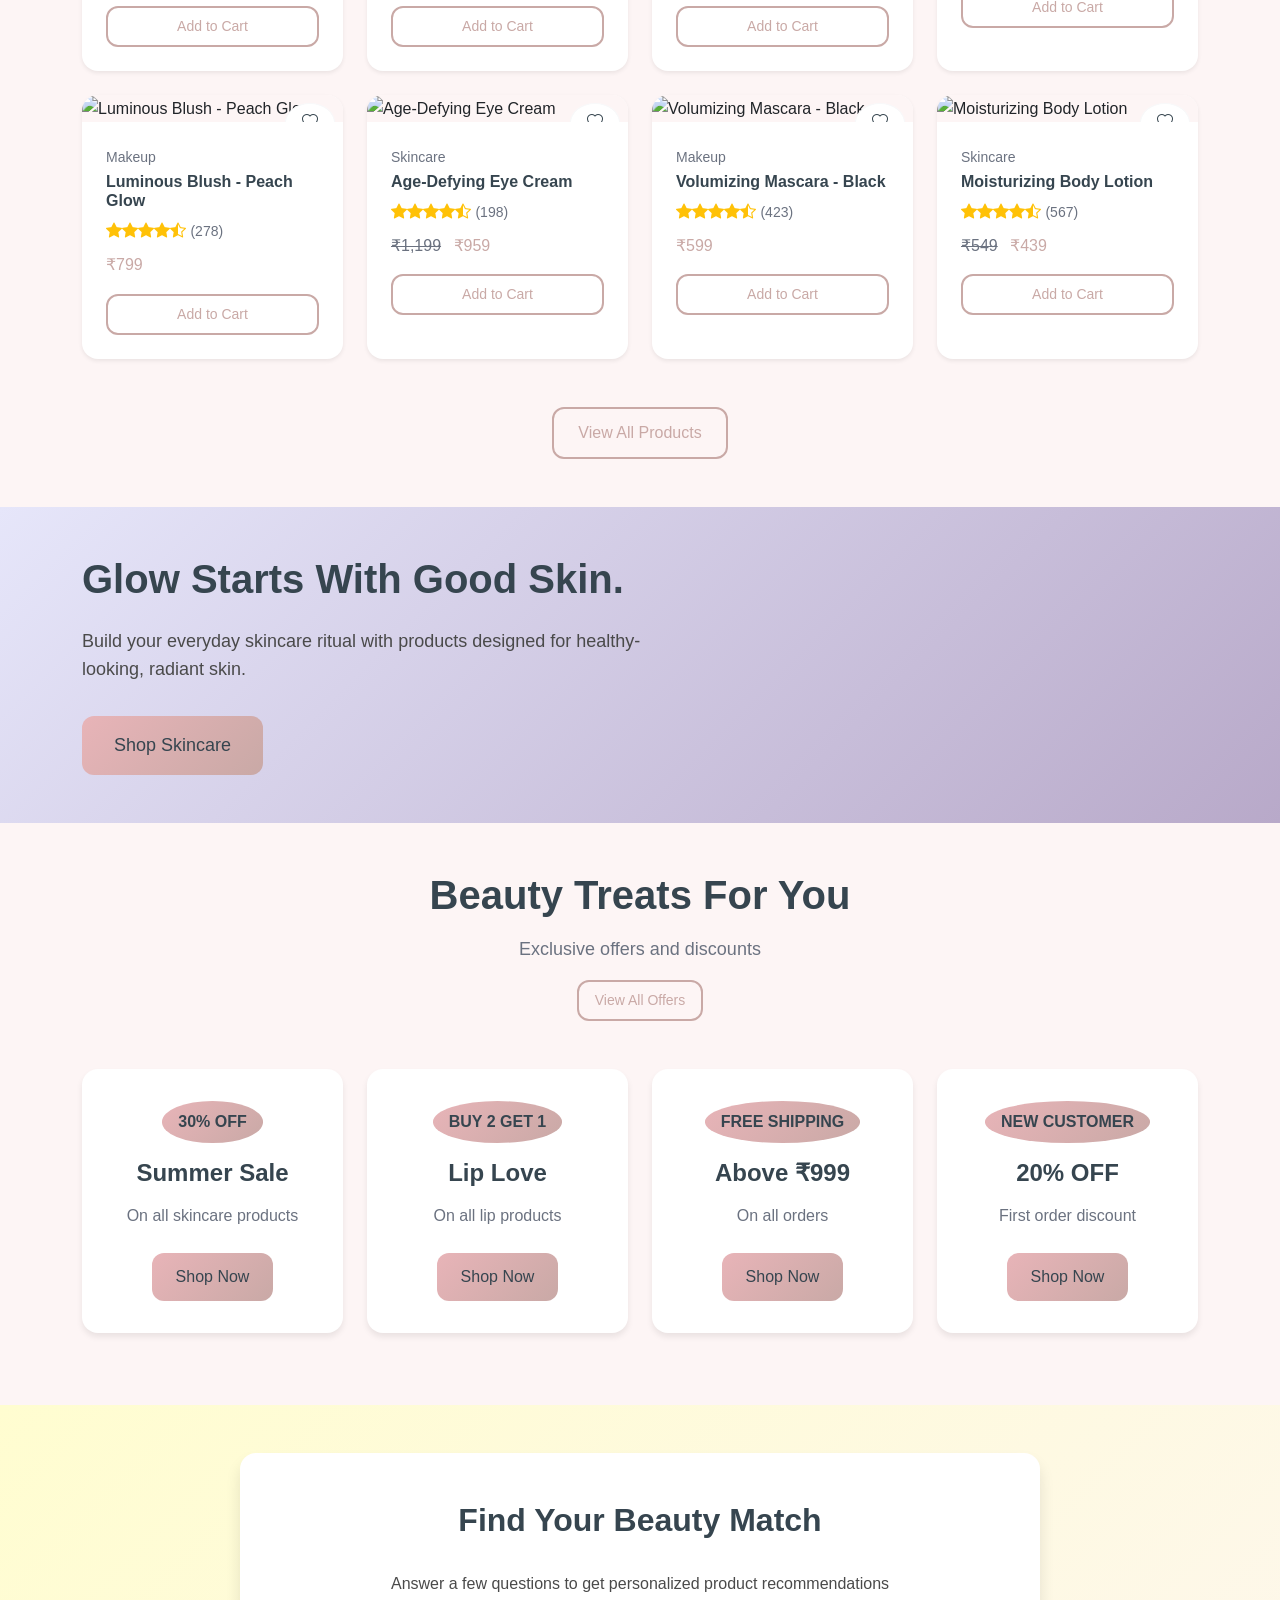
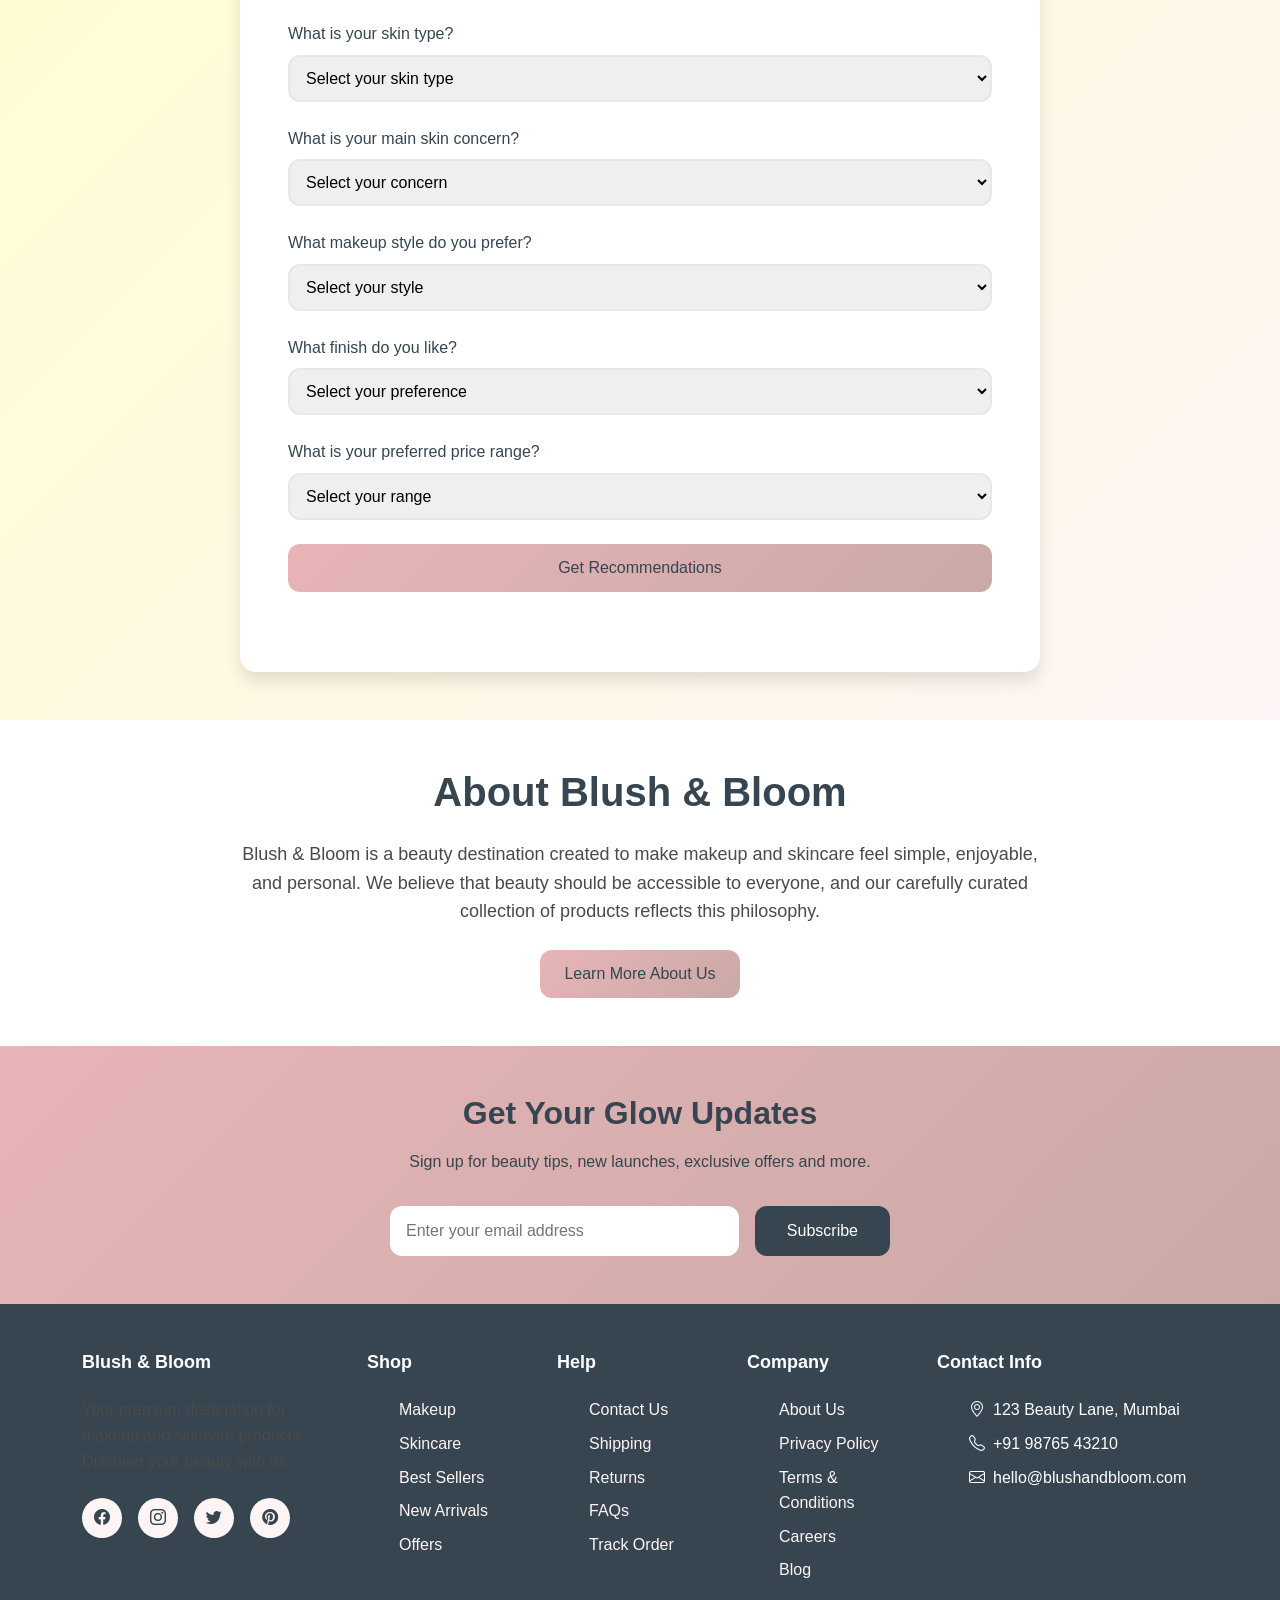
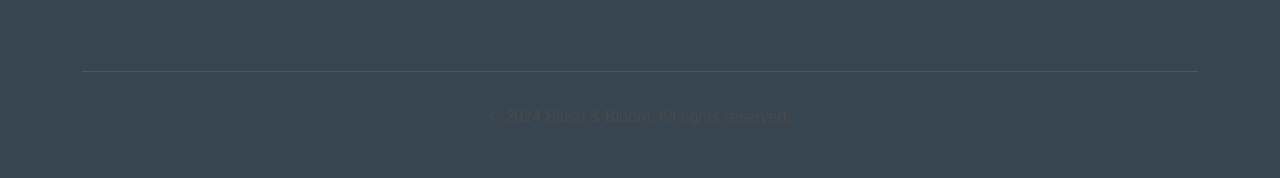
==== commit 249efea7: "updated bs project" ====
--- a/index.html
+++ b/index.html
@@ -35,13 +35,13 @@
                         <a class="nav-link active" href="index.html">Home</a>
                     </li>
                     <li class="nav-item">
-                        <a class="nav-link" href="products.html">Makeup</a>
-                    </li>
-                    <li class="nav-item">
-                        <a class="nav-link" href="products.html?category=Skincare">Skincare</a>
-                    </li>
-                    <li class="nav-item">
-                        <a class="nav-link" href="#collections">Collections</a>
+                        <a class="nav-link" href="makeup.html">Makeup</a>
+                    </li>
+                    <li class="nav-item">
+                        <a class="nav-link" href="skincare.html">Skincare</a>
+                    </li>
+                    <li class="nav-item">
+                        <a class="nav-link" href="collections.html">Collections</a>
                     </li>
                     <li class="nav-item">
                         <a class="nav-link" href="offers.html">Offers</a>
@@ -55,9 +55,10 @@
                     <a href="#" class="navbar-icon" data-bs-toggle="modal" data-bs-target="#searchModal">
                         <i class="bi bi-search"></i>
                     </a>
-                    <a href="#" class="navbar-icon">
+                    <a href="login.html" class="navbar-icon login-link">
                         <i class="bi bi-person"></i>
                     </a>
+                    <a href="#" class="navbar-icon account-link" style="display: none;"></a>
                     <a href="wishlist.html" class="navbar-icon">
                         <i class="bi bi-heart"></i>
                         <span class="wishlist-count" style="display: none;">0</span>
@@ -78,8 +79,8 @@
                 <h1 class="hero-title">Your Beauty, Your Bloom.</h1>
                 <p class="hero-subtitle">Discover makeup and skincare made to bring out your natural glow.</p>
                 <div class="hero-buttons">
-                    <a href="products.html?category=Makeup" class="btn btn-primary btn-lg">Shop Makeup</a>
-                    <a href="products.html?category=Skincare" class="btn btn-outline-primary btn-lg">Explore Skincare</a>
+                    <a href="makeup.html" class="btn btn-primary btn-lg">Shop Makeup</a>
+                    <a href="skincare.html" class="btn btn-outline-primary btn-lg">Explore Skincare</a>
                 </div>
             </div>
         </div>
@@ -94,7 +95,7 @@
             </div>
             
             <div class="category-grid">
-                <div class="category-card" onclick="window.location.href='products.html?category=Makeup'">
+                <div class="category-card" onclick="window.location.href='makeup.html'">
                     <img src="https://images.unsplash.com/photo-1512496015851-a90fb38ba796?w=400&h=300&fit=crop" alt="Makeup">
                     <div class="category-overlay">
                         <h3>Makeup</h3>
@@ -102,7 +103,7 @@
                     </div>
                 </div>
                 
-                <div class="category-card" onclick="window.location.href='products.html?category=Skincare'">
+                <div class="category-card" onclick="window.location.href='skincare.html'">
                     <img src="https://images.unsplash.com/photo-1570172619644-dfd03ed5d881?w=400&h=300&fit=crop" alt="Skincare">
                     <div class="category-overlay">
                         <h3>Skincare</h3>
@@ -110,7 +111,7 @@
                     </div>
                 </div>
                 
-                <div class="category-card" onclick="window.location.href='products.html?subcategory=Lip Care'">
+                <div class="category-card" onclick="window.location.href='skincare.html'">
                     <img src="https://images.unsplash.com/photo-1586495777744-4413f21062fa?w=400&h=300&fit=crop" alt="Lip Care">
                     <div class="category-overlay">
                         <h3>Lip Care</h3>
@@ -118,7 +119,7 @@
                     </div>
                 </div>
                 
-                <div class="category-card" onclick="window.location.href='products.html?subcategory=Face Care'">
+                <div class="category-card" onclick="window.location.href='skincare.html'">
                     <img src="https://images.unsplash.com/photo-1556228720-195a672e8a03?w=400&h=300&fit=crop" alt="Face Care">
                     <div class="category-overlay">
                         <h3>Face Care</h3>
@@ -126,7 +127,7 @@
                     </div>
                 </div>
                 
-                <div class="category-card" onclick="window.location.href='products.html?subcategory=Eye Makeup'">
+                <div class="category-card" onclick="window.location.href='makeup.html'">
                     <img src="https://images.unsplash.com/photo-1631214524020-7e18db9a8f92?w=400&h=300&fit=crop" alt="Eye Makeup">
                     <div class="category-overlay">
                         <h3>Eye Makeup</h3>
@@ -134,7 +135,7 @@
                     </div>
                 </div>
                 
-                <div class="category-card" onclick="window.location.href='products.html?subcategory=Body Care'">
+                <div class="category-card" onclick="window.location.href='skincare.html'">
                     <img src="https://images.unsplash.com/photo-1608248597279-f99d160bfcbc?w=400&h=300&fit=crop" alt="Body Care">
                     <div class="category-overlay">
                         <h3>Body Care</h3>
@@ -169,34 +170,11 @@
             <div class="skincare-content">
                 <h2>Glow Starts With Good Skin.</h2>
                 <p>Build your everyday skincare ritual with products designed for healthy-looking, radiant skin.</p>
-                <a href="products.html?category=Skincare" class="btn btn-primary btn-lg">Shop Skincare</a>
-            </div>
-        </div>
-    </section>
-
-    <!-- Makeup Collection -->
-    <section class="makeup-collection animate-on-scroll" id="collections">
-        <div class="container">
-            <div class="section-title">
-                <h2>Makeup Collection</h2>
-                <p>Express yourself with our curated makeup essentials</p>
-            </div>
-            
-            <div class="collection-tabs">
-                <button class="collection-tab active" data-category="Lipsticks">Lipsticks</button>
-                <button class="collection-tab" data-category="Lip Gloss">Lip Gloss</button>
-                <button class="collection-tab" data-category="Blush">Blush</button>
-                <button class="collection-tab" data-category="Foundation">Foundation</button>
-                <button class="collection-tab" data-category="Concealer">Concealer</button>
-                <button class="collection-tab" data-category="Mascara">Mascara</button>
-                <button class="collection-tab" data-category="Eyeshadow">Eyeshadow</button>
-            </div>
-            
-            <div class="row" id="makeup-collection-grid">
-                <!-- Products will be loaded dynamically -->
-            </div>
-        </div>
-    </section>
+                <a href="skincare.html" class="btn btn-primary btn-lg">Shop Skincare</a>
+            </div>
+        </div>
+    </section>
+
 
     <!-- Offers Section -->
     <section class="offers-section animate-on-scroll" id="offers">
@@ -435,13 +413,14 @@
     <!-- Main JavaScript -->
     <script src="js/main.js"></script>
     
+    <!-- Auth JavaScript -->
+    <script src="js/auth.js"></script>
+    
     <!-- Page-specific JavaScript -->
     <script>
         // Load best sellers on page load
         document.addEventListener('DOMContentLoaded', function() {
             loadBestSellers();
-            loadMakeupCollection('Lipsticks');
-            initCollectionTabs();
         });
 
         function loadBestSellers() {
@@ -490,67 +469,6 @@
             grid.innerHTML = html;
         }
 
-        function loadMakeupCollection(category) {
-            const makeupProducts = products.filter(p => p.subcategory === category);
-            const grid = document.getElementById('makeup-collection-grid');
-            
-            if (makeupProducts.length === 0) {
-                grid.innerHTML = '<div class="col-12 text-center py-4"><p class="text-muted">No products found in this category.</p></div>';
-                return;
-            }
-            
-            let html = '';
-            makeupProducts.forEach(product => {
-                const isInWishlist = wishlist.includes(product.id);
-                const priceHTML = product.discountPrice 
-                    ? `<span class="text-decoration-line-through text-muted">₹${product.price.toLocaleString()}</span>
-                       <span class="ms-2 text-primary">₹${product.discountPrice.toLocaleString()}</span>`
-                    : `<span class="text-primary">₹${product.price.toLocaleString()}</span>`;
-
-                html += `
-                    <div class="col-lg-3 col-md-4 col-sm-6 mb-4">
-                        <div class="product-card card h-100 border-0 shadow-sm">
-                            <div class="product-image-container position-relative">
-                                <img src="${product.image}" alt="${product.name}" class="card-img-top product-image">
-                                <button class="wishlist-btn position-absolute top-0 end-0 m-2 btn btn-light rounded-circle" 
-                                        onclick="toggleWishlist(${product.id})">
-                                    <i class="bi bi-heart${isInWishlist ? '-fill text-danger' : ''}"></i>
-                                </button>
-                                <div class="product-overlay position-absolute top-0 start-0 w-100 h-100 d-flex align-items-center justify-content-center opacity-0">
-                                    <button class="btn btn-primary me-2" onclick="viewProduct(${product.id})">Quick View</button>
-                                    <button class="btn btn-primary" onclick="addToCart(${product.id})">Add to Cart</button>
-                                </div>
-                            </div>
-                            <div class="card-body">
-                                <p class="text-muted small mb-1">${product.category}</p>
-                                <h6 class="card-title mb-2">${product.name}</h6>
-                                <div class="mb-2">
-                                    ${renderStars(product.rating)}
-                                    <span class="text-muted small">(${product.reviews})</span>
-                                </div>
-                                <div class="mb-3">${priceHTML}</div>
-                                <button class="btn btn-outline-primary w-100 btn-sm" onclick="addToCart(${product.id})">
-                                    Add to Cart
-                                </button>
-                            </div>
-                        </div>
-                    </div>
-                `;
-            });
-            
-            grid.innerHTML = html;
-        }
-
-        function initCollectionTabs() {
-            const tabs = document.querySelectorAll('.collection-tab');
-            tabs.forEach(tab => {
-                tab.addEventListener('click', function() {
-                    tabs.forEach(t => t.classList.remove('active'));
-                    this.classList.add('active');
-                    loadMakeupCollection(this.dataset.category);
-                });
-            });
-        }
 
         function performSearch() {
             const searchTerm = document.getElementById('modal-search-input').value;
